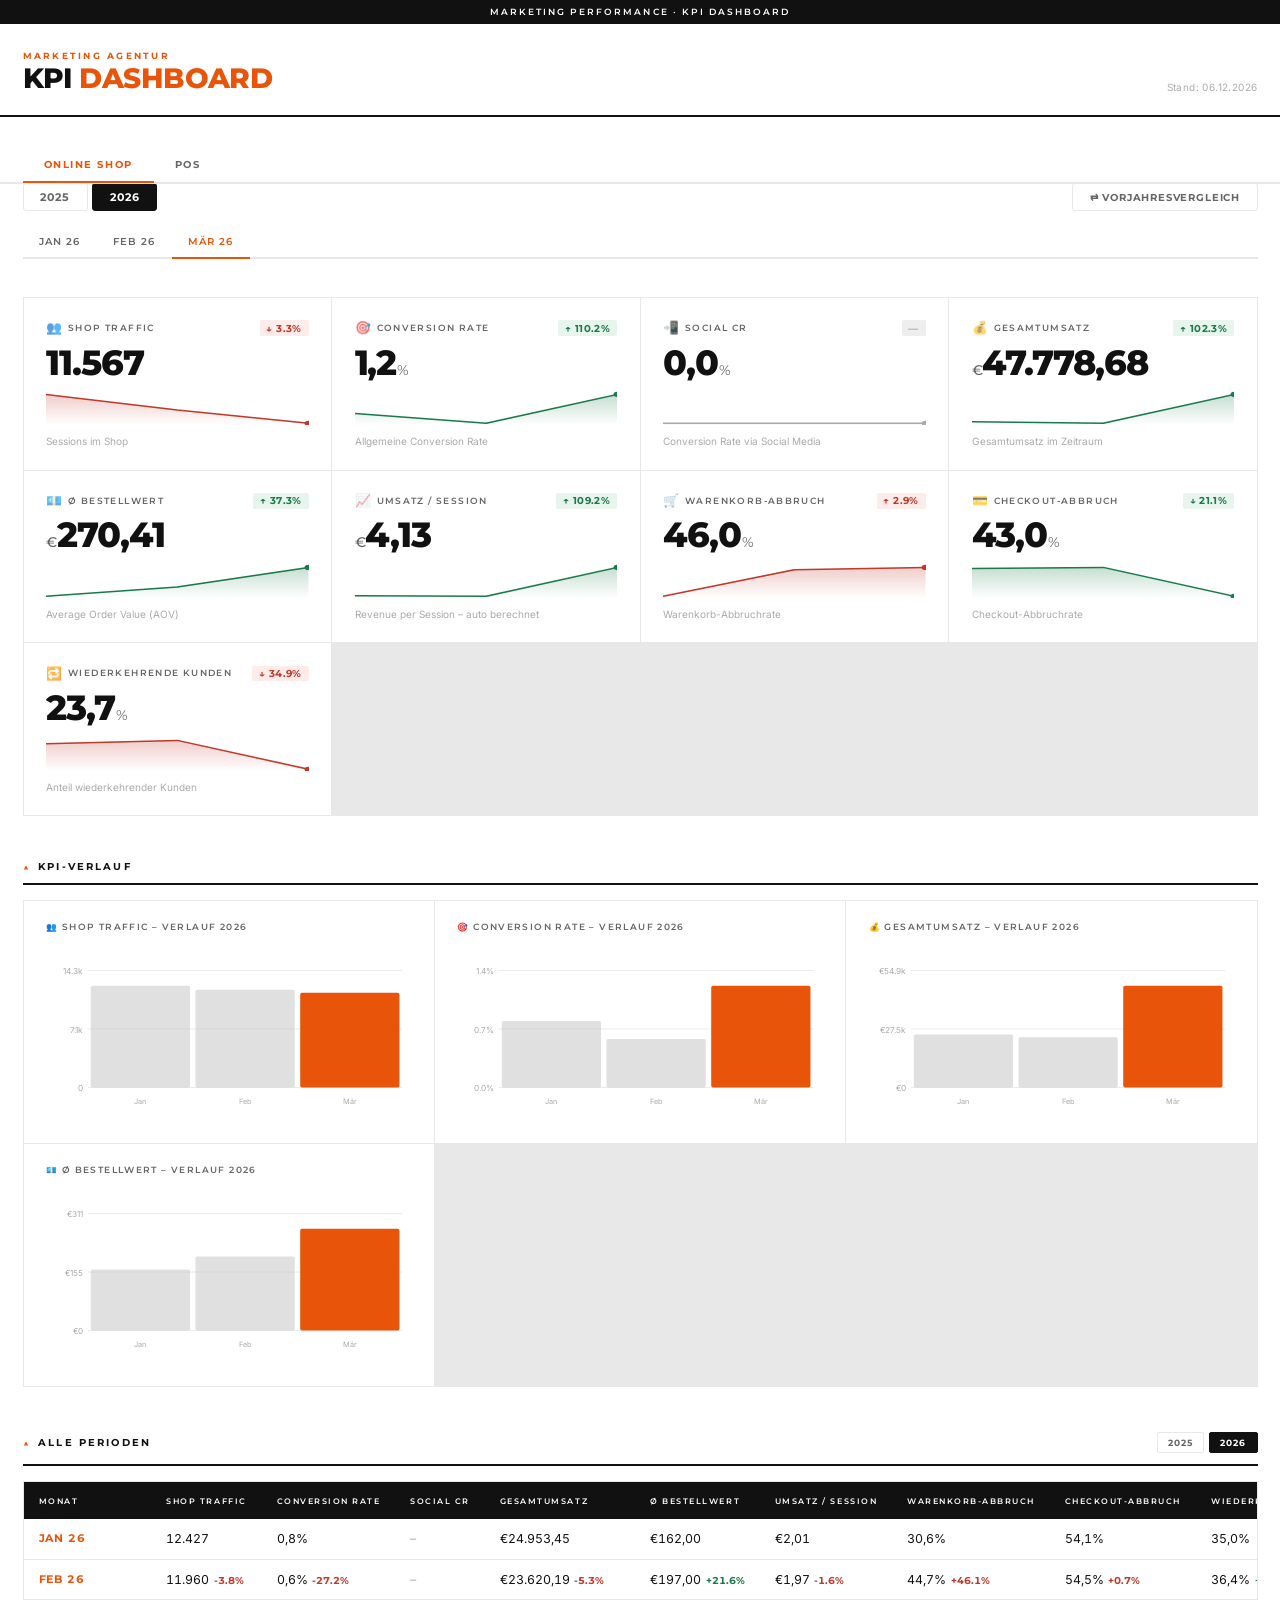
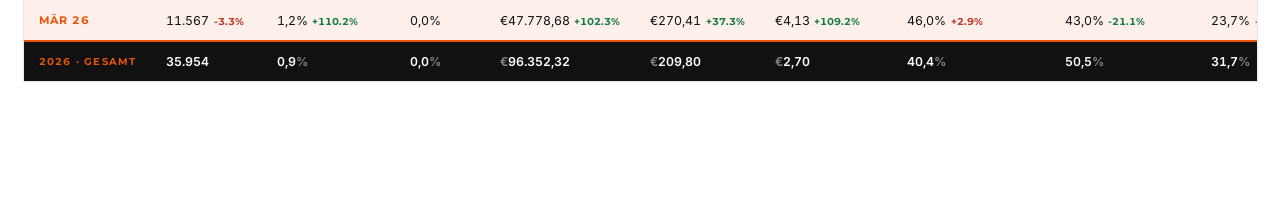
==== index.html @ f90219cc "Add files via upload" ====
<!DOCTYPE html>
<html lang="de">
<head>
  <meta charset="UTF-8"/>
  <meta name="viewport" content="width=device-width, initial-scale=1.0"/>
  <title>Marketing KPI Dashboard · Zuitable</title>
  <link rel="preconnect" href="https://fonts.googleapis.com"/>
  <link rel="preconnect" href="https://fonts.gstatic.com" crossorigin/>
  <link href="https://fonts.googleapis.com/css2?family=Montserrat:wght@300;400;500;600;700;800&family=Inter:wght@300;400;500;600&display=swap" rel="stylesheet"/>
  <link rel="stylesheet" href="style.css"/>
</head>
<body>

<div class="top-bar">Marketing Performance · KPI Dashboard</div>

<header class="page-header">
  <div class="header-left">
    <div class="agency-label">Marketing Agentur</div>
    <h1>KPI <span>Dashboard</span></h1>
  </div>
  <div class="header-right">
    <div id="last-updated" class="last-updated">–</div>
  </div>
</header>

<!-- Navigation -->
<div class="page-nav-bar">
  <div class="page-nav-inner">
    <a href="index.html" class="page-nav-btn active">Online Shop</a>
    <a href="pos.html"   class="page-nav-btn">POS</a>
  </div>
</div>

<div class="wrapper">

  <!-- Year Tabs + Compare Button -->
  <div class="toolbar">
    <div class="year-tabs" id="year-tabs"></div>
    <button class="compare-btn" id="compare-btn" onclick="toggleCompare()" style="display:none;">
      ⇄ Vorjahresvergleich
    </button>
  </div>

  <!-- Period Tabs -->
  <div class="period-tabs" id="period-tabs"></div>

  <!-- Main Content -->
  <div id="main-content">

    <div class="kpi-grid" id="kpi-grid"></div>

    <div class="section-title">
      <span class="section-icon">▲</span> KPI-Verlauf
    </div>
    <div class="charts-grid" id="charts-grid"></div>

    <div class="section-title">
      <span class="section-icon">▲</span> Alle Perioden
      <div class="table-year-filter" id="table-year-filter"></div>
    </div>
    <div class="history-card">
      <div class="history-scroll">
        <table>
          <thead id="table-head"></thead>
          <tbody id="table-body"></tbody>
        </table>
      </div>
    </div>

  </div>
</div>

<div class="toast" id="toast"></div>

<script src="data.js"></script>
<script src="app.js"></script>
</body>
</html>
---- style.css ----
/* ─── Reset & Base ─── */
*, *::before, *::after { box-sizing: border-box; margin: 0; padding: 0; }

:root {
  --bg:           #ffffff;
  --bg-section:   #f5f5f5;
  --bg-dark:      #111111;
  --bg-card:      #ffffff;
  --bg-card-alt:  #fafafa;
  --orange:       #e8540a;
  --orange-light: #ff6b1a;
  --orange-dim:   #fdf0eb;
  --orange-dark:  #c2440a;
  --black:        #111111;
  --black-soft:   #1a1a1a;
  --gray-dark:    #444444;
  --gray-mid:     #888888;
  --gray-light:   #cccccc;
  --gray-faint:   #eeeeee;
  --border:       #e8e8e8;
  --text:         #111111;
  --text-muted:   #666666;
  --text-faint:   #aaaaaa;
  --up:           #1a7a4a;
  --up-bg:        #e8f5ee;
  --down:         #c0392b;
  --down-bg:      #fdecea;
  --radius:       3px;
  --radius-lg:    6px;
  --transition:   0.18s ease;
  --font-display: 'Montserrat', sans-serif;
  --font-body:    'Inter', sans-serif;
  --font-mono:    'JetBrains Mono', 'Courier New', monospace;
}

html { font-size: 15px; scroll-behavior: smooth; }

body {
  background: var(--bg);
  color: var(--text);
  font-family: var(--font-body);
  min-height: 100vh;
  -webkit-font-smoothing: antialiased;
}

/* ── Top Bar ── */
.top-bar {
  background: var(--bg-dark);
  color: #fff;
  padding: 0.42rem 1.5rem;
  text-align: center;
  font-family: var(--font-display);
  font-size: 0.62rem;
  letter-spacing: 0.22em;
  text-transform: uppercase;
  font-weight: 600;
}

/* ── Page Header ── */
.page-header {
  display: flex;
  align-items: flex-end;
  justify-content: space-between;
  flex-wrap: wrap;
  gap: 1rem;
  padding: 1.8rem 1.5rem 1.5rem;
  border-bottom: 2px solid var(--black);
  max-width: 1380px;
  margin: 0 auto 2rem;
}

.agency-label {
  font-family: var(--font-display);
  font-size: 0.58rem;
  letter-spacing: 0.26em;
  text-transform: uppercase;
  color: var(--orange);
  font-weight: 700;
  margin-bottom: 0.3rem;
}

.page-header h1 {
  font-family: var(--font-display);
  font-size: 1.85rem;
  font-weight: 800;
  color: var(--black);
  letter-spacing: -0.02em;
  line-height: 1;
  text-transform: uppercase;
}

.page-header h1 span { color: var(--orange); }

.last-updated {
  font-size: 0.67rem;
  color: var(--text-faint);
  letter-spacing: 0.04em;
  text-align: right;
}

/* ── Wrapper ── */
.wrapper {
  max-width: 1380px;
  margin: 0 auto;
  padding: 0 1.5rem 5rem;
}

/* ── Period Tabs ── */
.period-tabs {
  display: flex;
  gap: 0;
  margin-bottom: 2.5rem;
  border-bottom: 2px solid var(--border);
  flex-wrap: wrap;
}

.period-tab {
  padding: 0.6rem 1.1rem;
  border: none;
  border-bottom: 2px solid transparent;
  margin-bottom: -2px;
  background: transparent;
  color: var(--text-muted);
  font-family: var(--font-display);
  font-size: 0.68rem;
  font-weight: 600;
  letter-spacing: 0.1em;
  text-transform: uppercase;
  cursor: pointer;
  transition: all var(--transition);
}
.period-tab:hover { color: var(--black); }
.period-tab.active { color: var(--orange); border-bottom-color: var(--orange); }

/* ── KPI Grid ── */
.kpi-grid {
  display: grid;
  grid-template-columns: repeat(auto-fill, minmax(280px, 1fr));
  gap: 1px;
  margin-bottom: 3rem;
  background: var(--border);
  border: 1px solid var(--border);
}

.kpi-card {
  background: var(--bg-card);
  padding: 1.5rem;
  display: flex;
  flex-direction: column;
  gap: 0.65rem;
  transition: background var(--transition);
  animation: fadeIn 0.3s ease both;
  position: relative;
  overflow: hidden;
}

.kpi-card::after {
  content: '';
  position: absolute;
  top: 0; left: 0; right: 0;
  height: 2px;
  background: var(--orange);
  transform: scaleX(0);
  transform-origin: left;
  transition: transform 0.22s ease;
}
.kpi-card:hover::after { transform: scaleX(1); }
.kpi-card:hover { background: var(--bg-card-alt); }

@keyframes fadeIn {
  from { opacity: 0; transform: translateY(6px); }
  to   { opacity: 1; transform: translateY(0); }
}
.kpi-card:nth-child(1) { animation-delay: 0.04s; }
.kpi-card:nth-child(2) { animation-delay: 0.08s; }
.kpi-card:nth-child(3) { animation-delay: 0.12s; }
.kpi-card:nth-child(4) { animation-delay: 0.16s; }
.kpi-card:nth-child(5) { animation-delay: 0.20s; }
.kpi-card:nth-child(6) { animation-delay: 0.24s; }
.kpi-card:nth-child(7) { animation-delay: 0.28s; }

.kpi-card-top {
  display: flex;
  justify-content: space-between;
  align-items: flex-start;
}

.kpi-icon-label { display: flex; align-items: center; gap: 0.4rem; }
.kpi-icon { font-size: 0.85rem; opacity: 0.7; }

.kpi-label {
  font-family: var(--font-display);
  font-size: 0.58rem;
  letter-spacing: 0.16em;
  text-transform: uppercase;
  color: var(--text-muted);
  font-weight: 600;
}

.kpi-trend {
  font-family: var(--font-display);
  font-size: 0.65rem;
  font-weight: 700;
  padding: 0.15rem 0.45rem;
  border-radius: 2px;
  letter-spacing: 0.04em;
}
.kpi-trend.up      { color: var(--up);   background: var(--up-bg); }
.kpi-trend.down    { color: var(--down); background: var(--down-bg); }
.kpi-trend.neutral { color: var(--text-faint); background: var(--gray-faint); }

.kpi-value {
  font-family: var(--font-display);
  font-size: 2.3rem;
  font-weight: 800;
  color: var(--black);
  letter-spacing: -0.03em;
  line-height: 1;
}
.kpi-value .unit        { font-size: 0.95rem; color: var(--text-muted); font-weight: 400; margin-left: 1px; }
.kpi-value .unit-prefix { font-size: 0.95rem; color: var(--text-muted); font-weight: 500; margin-right: 1px; }

.kpi-sparkline { width: 100%; height: 34px; margin-top: 0.1rem; }

.kpi-desc { font-size: 0.67rem; color: var(--text-faint); }

/* ── Section Title ── */
.section-title {
  font-family: var(--font-display);
  font-size: 0.65rem;
  font-weight: 700;
  letter-spacing: 0.22em;
  text-transform: uppercase;
  color: var(--black);
  margin-bottom: 1rem;
  padding-bottom: 0.75rem;
  border-bottom: 2px solid var(--black);
  display: flex;
  align-items: center;
  gap: 0.5rem;
}
.section-icon { color: var(--orange); }

/* ── Charts ── */
.charts-grid {
  display: grid;
  grid-template-columns: repeat(auto-fill, minmax(400px, 1fr));
  gap: 1px;
  margin-bottom: 3rem;
  background: var(--border);
  border: 1px solid var(--border);
}

.chart-card { background: var(--bg-card); padding: 1.4rem 1.5rem; }

.chart-card-title {
  font-family: var(--font-display);
  font-size: 0.58rem;
  text-transform: uppercase;
  letter-spacing: 0.16em;
  color: var(--text-muted);
  font-weight: 600;
  margin-bottom: 1rem;
}

.chart-area { width: 100%; height: 175px; }
.chart-svg  { width: 100%; height: 100%; overflow: visible; }

/* ── Table ── */
.history-card {
  border: 1px solid var(--border);
  overflow: hidden;
  margin-bottom: 3rem;
}
.history-scroll { overflow-x: auto; }

table { width: 100%; border-collapse: collapse; font-size: 0.82rem; }

thead tr { background: var(--black); }
thead th {
  padding: 0.9rem 1rem;
  text-align: left;
  font-family: var(--font-display);
  font-size: 0.56rem;
  letter-spacing: 0.18em;
  text-transform: uppercase;
  color: #fff;
  font-weight: 600;
  white-space: nowrap;
}

tbody tr { border-bottom: 1px solid var(--border); transition: background var(--transition); }
tbody tr:last-child { border-bottom: none; }
tbody tr:hover { background: var(--bg-card-alt); }
tbody tr.active-row { background: var(--orange-dim); }

td {
  padding: 0.82rem 1rem;
  color: var(--text);
  white-space: nowrap;
  font-variant-numeric: tabular-nums;
}
td.period-cell {
  font-family: var(--font-display);
  font-weight: 700;
  color: var(--orange);
  font-size: 0.72rem;
  letter-spacing: 0.08em;
  text-transform: uppercase;
}
td .delta { font-size: 0.65rem; margin-left: 0.3rem; font-weight: 700; font-family: var(--font-display); }
td .delta.pos { color: var(--up); }
td .delta.neg { color: var(--down); }

/* ── Entry Panel ── */
.entry-panel { border: 1px solid var(--border); overflow: hidden; margin-bottom: 3rem; }

.entry-header {
  display: flex;
  align-items: center;
  justify-content: space-between;
  padding: 1rem 1.4rem;
  background: var(--black);
  cursor: pointer;
  user-select: none;
}

.entry-header h2 {
  font-family: var(--font-display);
  font-size: 0.65rem;
  font-weight: 700;
  letter-spacing: 0.2em;
  text-transform: uppercase;
  color: #fff;
  display: flex;
  align-items: center;
  gap: 0.7rem;
}

.entry-header h2 .sub {
  font-weight: 400;
  color: #777;
  letter-spacing: 0.04em;
  font-size: 0.63rem;
  text-transform: none;
}

.entry-toggle { font-size: 0.7rem; color: var(--orange); font-weight: 700; transition: transform var(--transition); }
.entry-toggle.open { transform: rotate(180deg); }

.entry-body { padding: 1.5rem; display: none; background: var(--bg-section); }
.entry-body.open { display: block; }

.entry-grid {
  display: grid;
  grid-template-columns: repeat(auto-fill, minmax(210px, 1fr));
  gap: 1rem;
  margin-bottom: 1.2rem;
}

.entry-field { display: flex; flex-direction: column; gap: 0.32rem; }

.entry-field label {
  font-family: var(--font-display);
  font-size: 0.58rem;
  text-transform: uppercase;
  letter-spacing: 0.14em;
  color: var(--gray-dark);
  font-weight: 600;
}

.entry-field input {
  background: #fff;
  border: 1px solid var(--border);
  border-radius: var(--radius);
  color: var(--text);
  padding: 0.58rem 0.75rem;
  font-family: var(--font-body);
  font-size: 0.88rem;
  outline: none;
  transition: border-color var(--transition), box-shadow var(--transition);
  width: 100%;
}
.entry-field input:focus { border-color: var(--orange); box-shadow: 0 0 0 3px var(--orange-dim); }
.entry-field input::placeholder { color: var(--text-faint); }

.entry-field .hint { font-size: 0.6rem; color: var(--text-faint); }

.entry-actions { display: flex; gap: 0.6rem; flex-wrap: wrap; margin-top: 0.6rem; }

/* ── Buttons ── */
.btn {
  padding: 0.58rem 1.3rem;
  border: none;
  border-radius: var(--radius);
  font-family: var(--font-display);
  font-size: 0.65rem;
  font-weight: 700;
  letter-spacing: 0.12em;
  text-transform: uppercase;
  cursor: pointer;
  transition: all var(--transition);
}
.btn-primary { background: var(--orange); color: #fff; }
.btn-primary:hover { background: var(--orange-dark); }
.btn-ghost { background: transparent; color: var(--gray-dark); border: 1px solid var(--border); }
.btn-ghost:hover { border-color: var(--black); color: var(--black); }
.btn-danger { background: transparent; color: var(--down); border: 1px solid var(--down); font-size: 0.62rem; padding: 0.38rem 0.85rem; }
.btn-danger:hover { background: var(--down-bg); }

/* ── Export ── */
.export-box { background: #fff; border: 1px solid var(--border); border-radius: var(--radius); padding: 1.2rem 1.4rem; margin-top: 1.2rem; display: none; }
.export-box.open { display: block; }
.export-label { font-family: var(--font-display); font-size: 0.58rem; color: var(--text-muted); text-transform: uppercase; letter-spacing: 0.14em; font-weight: 600; margin-bottom: 0.6rem; }
.export-box pre { background: var(--black); border-radius: var(--radius); padding: 1rem; font-family: var(--font-mono); font-size: 0.75rem; color: #a8d5b5; overflow-x: auto; max-height: 220px; overflow-y: auto; line-height: 1.55; }

/* ── Toast ── */
.toast {
  position: fixed; bottom: 1.5rem; right: 1.5rem;
  background: var(--black);
  border-left: 3px solid var(--orange);
  border-radius: 2px;
  padding: 0.7rem 1.2rem;
  font-family: var(--font-display);
  font-size: 0.68rem;
  font-weight: 600;
  letter-spacing: 0.06em;
  color: #fff;
  box-shadow: 0 4px 20px rgba(0,0,0,0.18);
  transform: translateY(8px); opacity: 0;
  transition: all 0.25s ease; z-index: 999; pointer-events: none;
}
.toast.show { opacity: 1; transform: translateY(0); }

/* ── No data ── */
.no-data { text-align: center; padding: 4rem; color: var(--text-faint); font-family: var(--font-display); font-size: 0.8rem; letter-spacing: 0.06em; text-transform: uppercase; }

/* ── Scrollbar ── */
::-webkit-scrollbar { width: 4px; height: 4px; }
::-webkit-scrollbar-track { background: var(--bg-section); }
::-webkit-scrollbar-thumb { background: var(--gray-light); border-radius: 2px; }

/* ── Responsive ── */
@media (max-width: 640px) {
  .page-header { flex-direction: column; align-items: flex-start; }
  .page-header h1 { font-size: 1.4rem; }
  .kpi-value { font-size: 1.9rem; }
  .charts-grid { grid-template-columns: 1fr; }
  .entry-grid { grid-template-columns: 1fr; }
}

/* ── Totals Row ── */
tr.total-row {
  background: var(--black);
  border-top: 2px solid var(--orange);
}

tr.total-row:hover {
  background: var(--black-soft);
}

td.total-label {
  font-family: var(--font-display);
  font-size: 0.68rem;
  font-weight: 700;
  letter-spacing: 0.12em;
  text-transform: uppercase;
  color: var(--orange);
  white-space: nowrap;
}

td.total-cell {
  color: #ffffff;
  font-weight: 600;
  white-space: nowrap;
  font-variant-numeric: tabular-nums;
}

td.total-cell .unit,
td.total-cell .unit-prefix {
  color: #888888;
}

/* ── Toolbar ── */
.toolbar {
  display: flex;
  align-items: center;
  justify-content: space-between;
  gap: 1rem;
  margin-bottom: 0;
  flex-wrap: wrap;
}

/* ── Year Tabs ── */
.year-tabs {
  display: flex;
  gap: 0.3rem;
  margin-bottom: 1rem;
}

.year-tab {
  padding: 0.45rem 1.1rem;
  border-radius: 3px;
  border: 1px solid var(--border);
  background: transparent;
  color: var(--text-muted);
  font-family: var(--font-display);
  font-size: 0.7rem;
  font-weight: 700;
  letter-spacing: 0.1em;
  text-transform: uppercase;
  cursor: pointer;
  transition: all var(--transition);
}
.year-tab:hover { border-color: var(--black); color: var(--black); }
.year-tab.active { background: var(--black); color: #fff; border-color: var(--black); }

/* ── Compare Button ── */
.compare-btn {
  display: flex;
  align-items: center;
  gap: 0.4rem;
  padding: 0.45rem 1.1rem;
  border-radius: 3px;
  border: 1px solid var(--border);
  background: transparent;
  color: var(--text-muted);
  font-family: var(--font-display);
  font-size: 0.68rem;
  font-weight: 700;
  letter-spacing: 0.08em;
  text-transform: uppercase;
  cursor: pointer;
  transition: all var(--transition);
  margin-bottom: 1rem;
}
.compare-btn:hover { border-color: var(--orange); color: var(--orange); }
.compare-btn.active {
  background: var(--orange);
  color: #fff;
  border-color: var(--orange);
}

/* ── Table Year Filter ── */
.table-year-filter {
  display: flex;
  gap: 0.3rem;
  margin-left: auto;
}

.table-year-btn {
  padding: 0.25rem 0.7rem;
  border-radius: 2px;
  border: 1px solid var(--border);
  background: transparent;
  color: var(--text-muted);
  font-family: var(--font-display);
  font-size: 0.6rem;
  font-weight: 700;
  letter-spacing: 0.1em;
  text-transform: uppercase;
  cursor: pointer;
  transition: all var(--transition);
}
.table-year-btn:hover  { border-color: var(--black); color: var(--black); }
.table-year-btn.active { background: var(--black); color: #fff; border-color: var(--black); }

/* ── YoY badges in cards ── */
.kpi-yoy {
  font-family: var(--font-display);
  font-size: 0.62rem;
  font-weight: 700;
  letter-spacing: 0.06em;
  padding: 0.2rem 0.5rem;
  border-radius: 2px;
  display: inline-block;
}
.kpi-yoy.up   { color: var(--up);   background: var(--up-bg); }
.kpi-yoy.down { color: var(--down); background: var(--down-bg); }

/* ── YoY reference row in table ── */
.yoy-ref {
  display: block;
  font-size: 0.65rem;
  color: var(--text-faint);
  margin-top: 0.1rem;
  font-family: var(--font-display);
  letter-spacing: 0.02em;
}

/* ── Page Navigation Bar ── */
.page-nav-bar {
  background: var(--bg);
  border-bottom: 1px solid var(--border);
  position: sticky;
  top: 0;
  z-index: 100;
  box-shadow: 0 1px 0 var(--border);
}

.page-nav-inner {
  max-width: 1380px;
  margin: 0 auto;
  padding: 0 1.5rem;
  display: flex;
  gap: 0;
}

.page-nav-btn {
  display: inline-block;
  padding: 0.75rem 1.4rem;
  font-family: var(--font-display);
  font-size: 0.65rem;
  font-weight: 700;
  letter-spacing: 0.16em;
  text-transform: uppercase;
  color: var(--text-muted);
  text-decoration: none;
  border-bottom: 2px solid transparent;
  margin-bottom: -1px;
  transition: all var(--transition);
}
.page-nav-btn:hover { color: var(--black); }
.page-nav-btn.active {
  color: var(--orange);
  border-bottom-color: var(--orange);
}

/* ── POS Dashboard ── */
.pos-summary {
  display: grid;
  grid-template-columns: repeat(auto-fill, minmax(320px, 1fr));
  gap: 1px;
  background: var(--border);
  border: 1px solid var(--border);
  margin-bottom: 2.5rem;
}

.pos-card {
  background: var(--bg-card);
  padding: 1.5rem;
  display: flex;
  flex-direction: column;
  gap: 0.2rem;
  transition: background var(--transition);
  position: relative;
  overflow: hidden;
}
.pos-card::after {
  content: '';
  position: absolute;
  top: 0; left: 0; right: 0;
  height: 2px;
  background: var(--orange);
}

.pos-stat {
  display: flex;
  flex-direction: column;
  gap: 0.15rem;
  background: var(--bg-section);
  padding: 0.6rem 0.8rem;
  border-radius: var(--radius);
}
.pos-stat-label {
  font-family: var(--font-display);
  font-size: 0.56rem;
  text-transform: uppercase;
  letter-spacing: 0.14em;
  color: var(--text-muted);
  font-weight: 600;
}
.pos-stat-val {
  font-family: var(--font-display);
  font-size: 0.95rem;
  font-weight: 700;
  color: var(--black);
}

.pos-chart-card {
  background: var(--bg-card);
  border: 1px solid var(--border);
  padding: 1.4rem 1.5rem;
  margin-bottom: 0;
}

.pos-chart-legend {
  display: flex;
  gap: 1.2rem;
  margin-bottom: 1rem;
}
.pos-legend-item {
  display: flex;
  align-items: center;
  gap: 0.4rem;
  font-family: var(--font-display);
  font-size: 0.65rem;
  font-weight: 600;
  letter-spacing: 0.08em;
  text-transform: uppercase;
  color: var(--text-muted);
}
.pos-legend-dot {
  width: 10px;
  height: 10px;
  border-radius: 2px;
  display: inline-block;
}

.pos-chart-area {
  width: 100%;
  height: 260px;
}
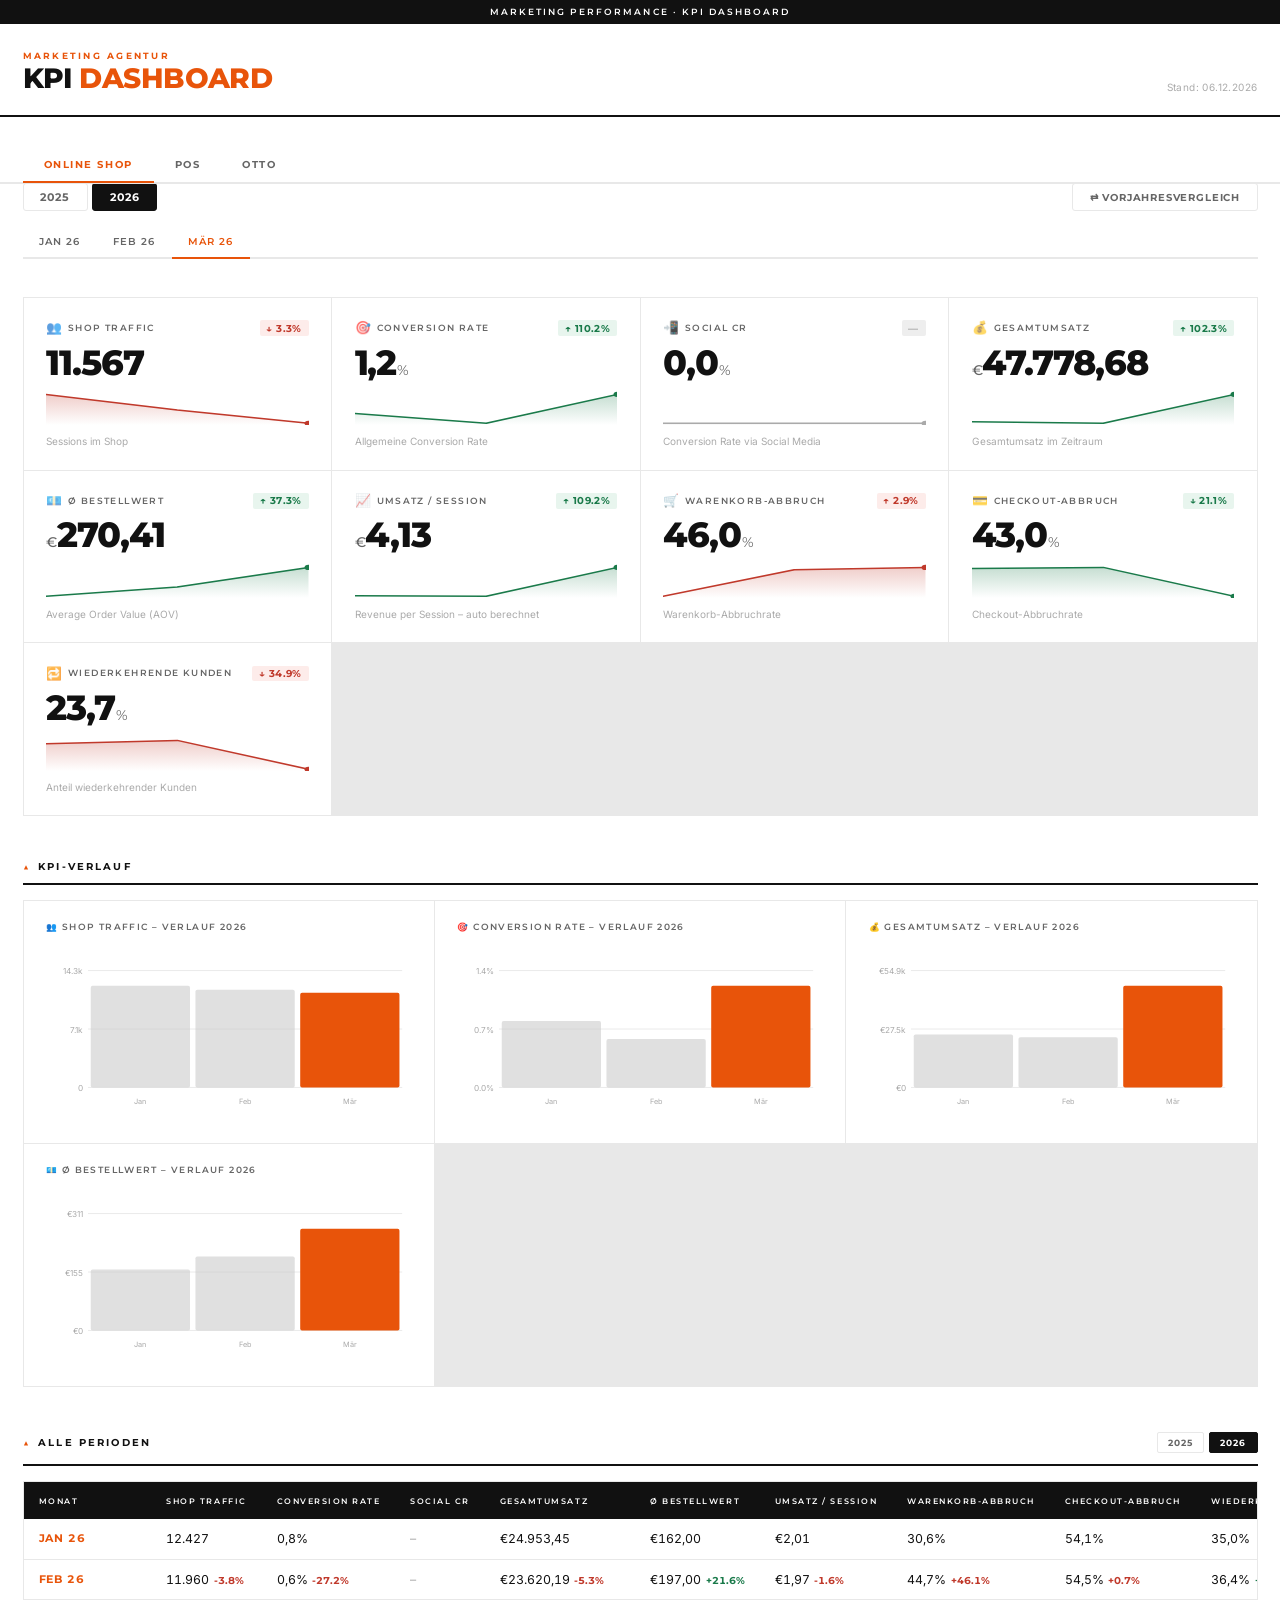
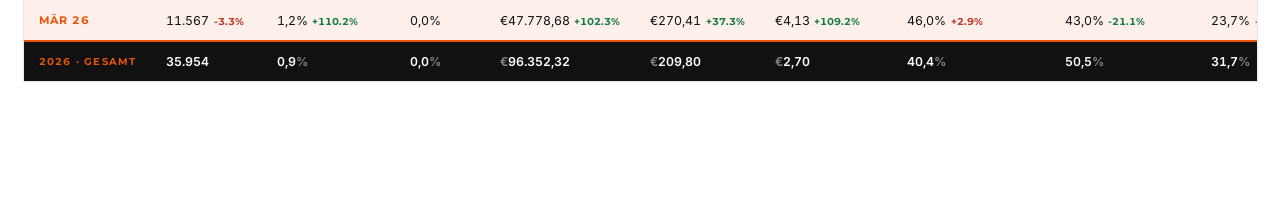
==== commit e2bf0a0a: "Add files via upload" ====
--- a/index.html
+++ b/index.html
@@ -28,6 +28,7 @@
   <div class="page-nav-inner">
     <a href="index.html" class="page-nav-btn active">Online Shop</a>
     <a href="pos.html"   class="page-nav-btn">POS</a>
+    <a href="otto.html"  class="page-nav-btn">Otto</a>
   </div>
 </div>
 
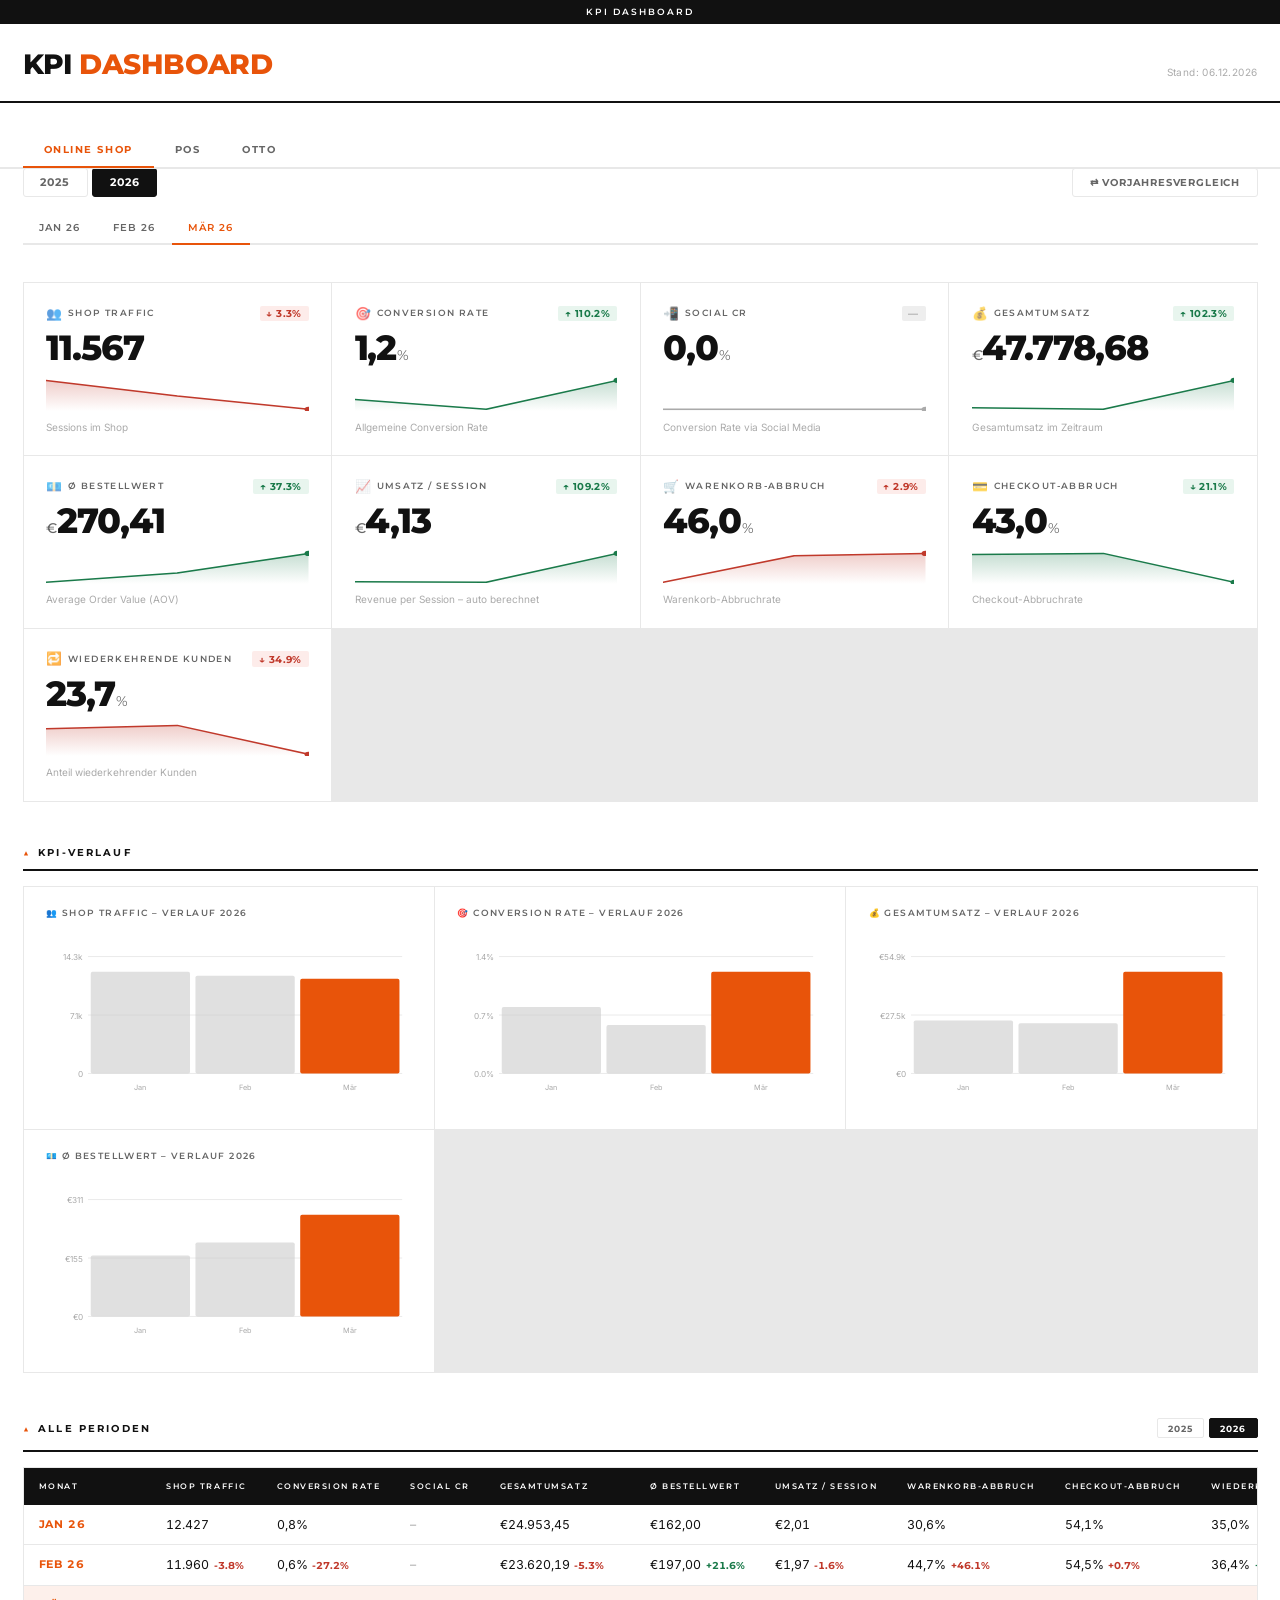
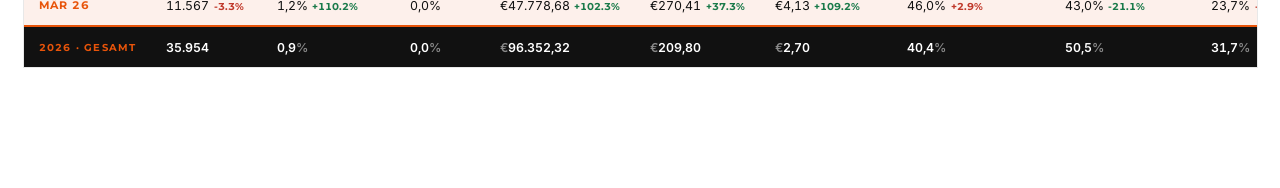
==== commit 0c892fb3: "Update index.html" ====
--- a/index.html
+++ b/index.html
@@ -3,7 +3,7 @@
 <head>
   <meta charset="UTF-8"/>
   <meta name="viewport" content="width=device-width, initial-scale=1.0"/>
-  <title>Marketing KPI Dashboard · Zuitable</title>
+  <title>Dashboard · Zuitable</title>
   <link rel="preconnect" href="https://fonts.googleapis.com"/>
   <link rel="preconnect" href="https://fonts.gstatic.com" crossorigin/>
   <link href="https://fonts.googleapis.com/css2?family=Montserrat:wght@300;400;500;600;700;800&family=Inter:wght@300;400;500;600&display=swap" rel="stylesheet"/>
@@ -11,11 +11,10 @@
 </head>
 <body>
 
-<div class="top-bar">Marketing Performance · KPI Dashboard</div>
+<div class="top-bar">KPI Dashboard</div>
 
 <header class="page-header">
   <div class="header-left">
-    <div class="agency-label">Marketing Agentur</div>
     <h1>KPI <span>Dashboard</span></h1>
   </div>
   <div class="header-right">
